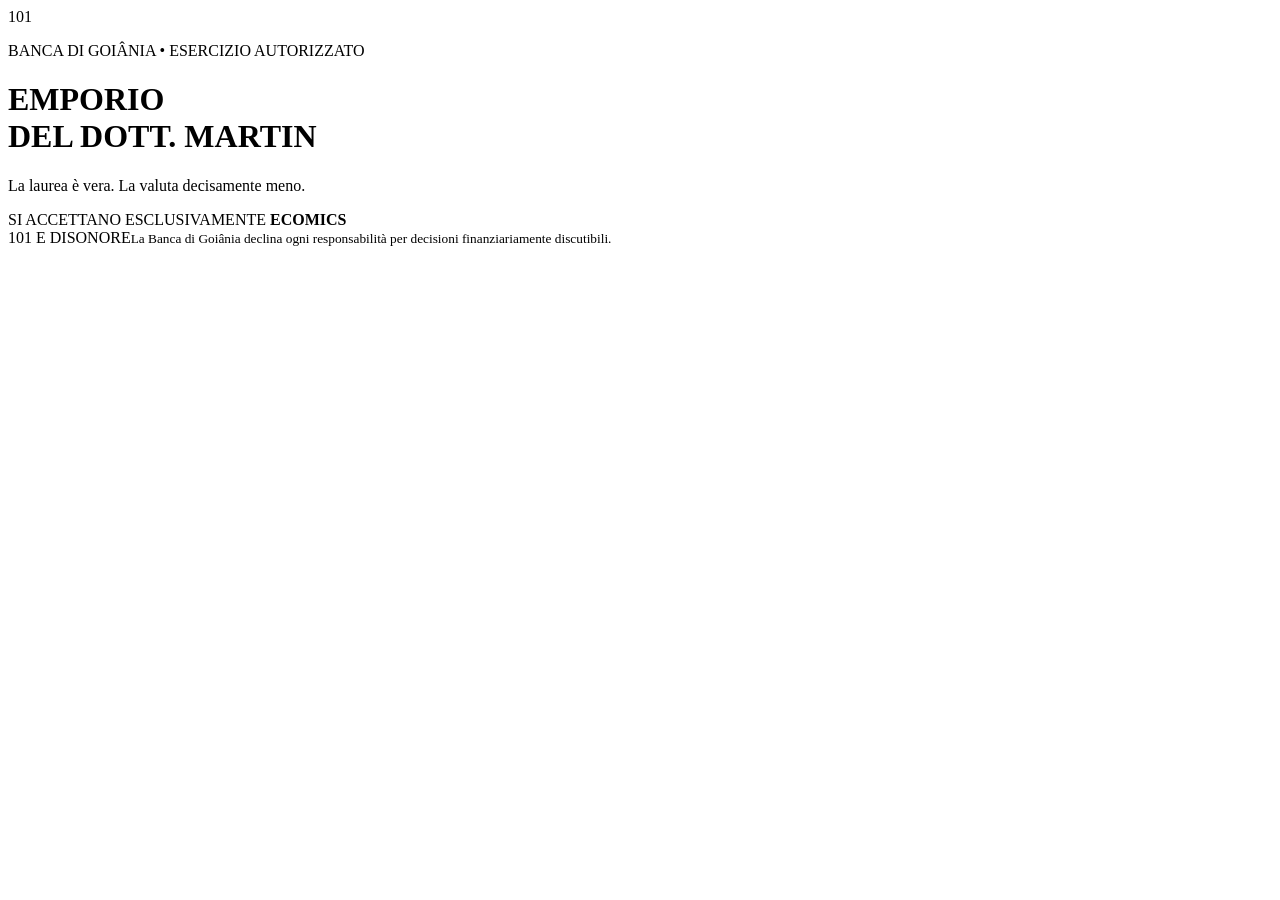
==== index.html @ 11b82959 "Add Emporio del Dott. Martin menu" ====
<!doctype html>
<html lang="it">
<head>
<meta charset="utf-8"><meta name="viewport" content="width=device-width,initial-scale=1">
<meta name="theme-color" content="#171210"><title>Emporio del Dott. Martin</title>
<link rel="stylesheet" href="style.css">
</head>
<body>
<header class="hero">
  <div class="seal">101</div>
  <p class="eyebrow">BANCA DI GOIÂNIA • ESERCIZIO AUTORIZZATO</p>
  <h1>EMPORIO<br><span>DEL DOTT. MARTIN</span></h1>
  <p class="subtitle">La laurea è vera. La valuta decisamente meno.</p>
  <div class="notice">SI ACCETTANO ESCLUSIVAMENTE <b>ECOMICS</b></div>
</header>
<main>
  <nav class="tabs" aria-label="Categorie"></nav>
  <section id="menu" aria-live="polite"></section>
</main>
<footer><span>101 E DISONORE</span><small>La Banca di Goiânia declina ogni responsabilità per decisioni finanziariamente discutibili.</small></footer>
<script src="menu.js"></script>
<script src="app.js"></script>
</body></html>
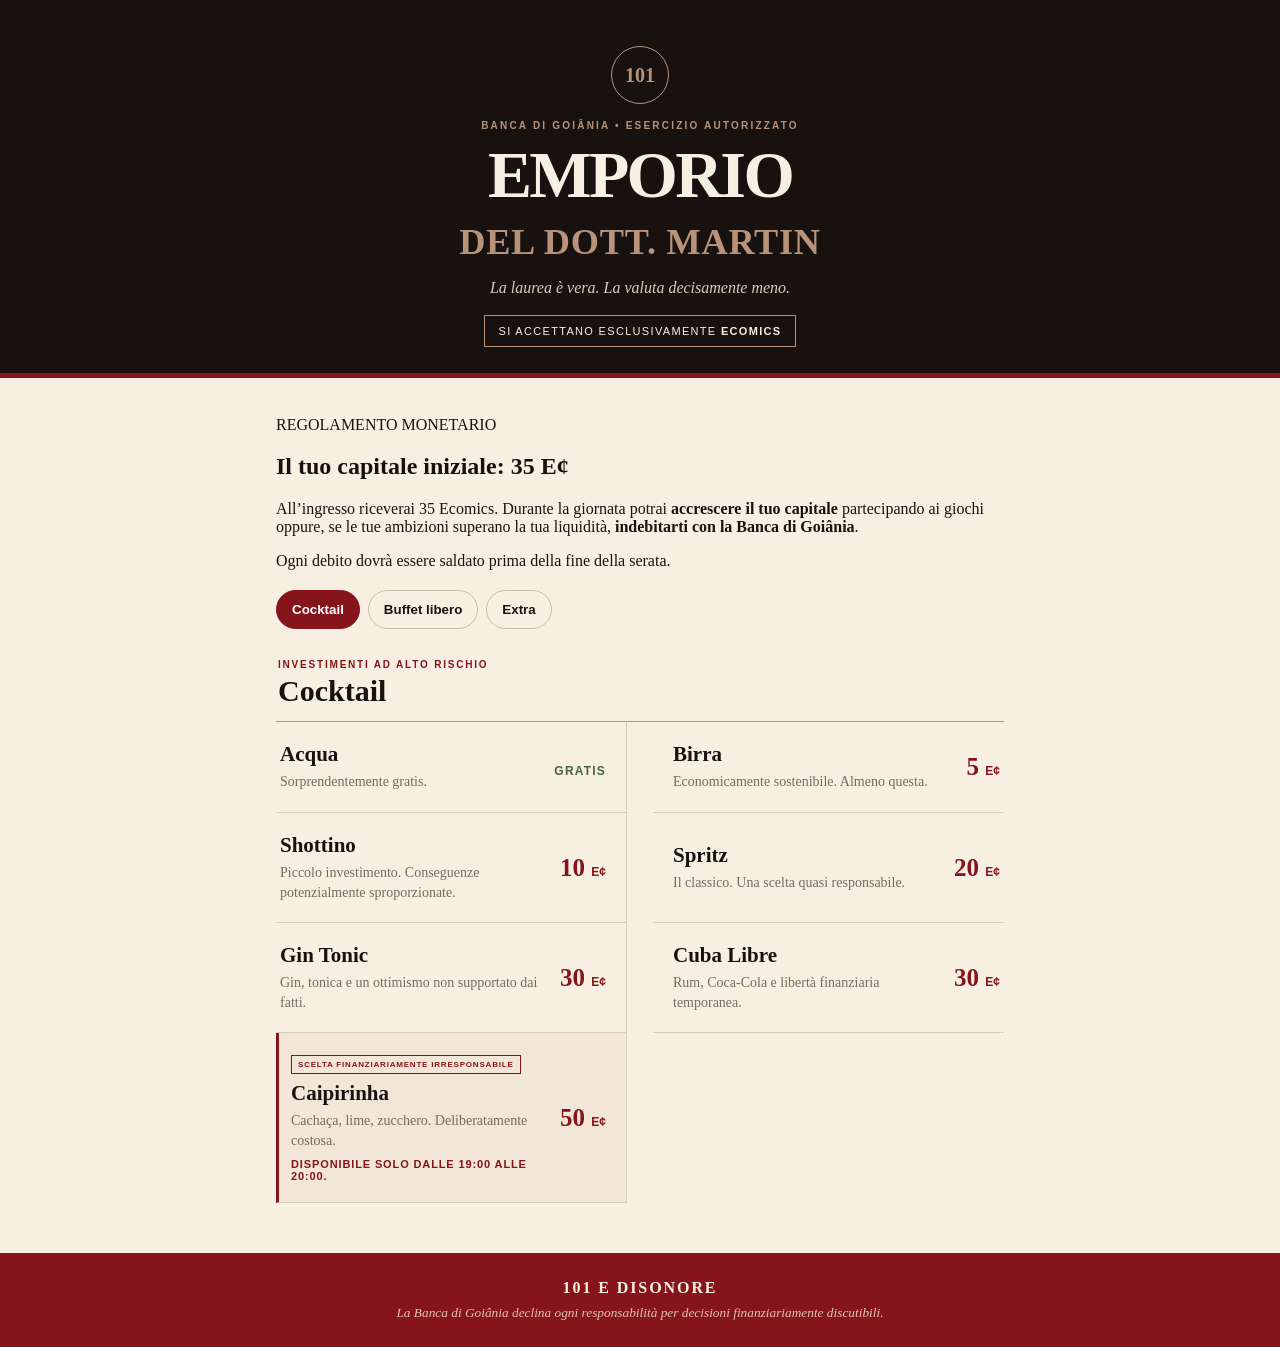
==== commit 467a80c7: "Add Ecomics economy rules" ====
--- a/index.html
+++ b/index.html
@@ -14,6 +14,12 @@
   <div class="notice">SI ACCETTANO ESCLUSIVAMENTE <b>ECOMICS</b></div>
 </header>
 <main>
+  <aside class="bank-rules">
+    <p class="bank-kicker">REGOLAMENTO MONETARIO</p>
+    <h2>Il tuo capitale iniziale: <strong>35 E¢</strong></h2>
+    <p>All’ingresso riceverai 35 Ecomics. Durante la giornata potrai <b>accrescere il tuo capitale</b> partecipando ai giochi oppure, se le tue ambizioni superano la tua liquidità, <b>indebitarti con la Banca di Goiânia</b>.</p>
+    <p class="debt-warning">Ogni debito dovrà essere saldato prima della fine della serata.</p>
+  </aside>
   <nav class="tabs" aria-label="Categorie"></nav>
   <section id="menu" aria-live="polite"></section>
 </main>
--- a/style.css
+++ b/style.css
@@ -0,0 +1,2 @@
+:root{--ink:#171210;--cream:#f7f0e2;--paper:#fffaf0;--wine:#86141b;--gold:#b89379;--muted:#766a61}*{box-sizing:border-box}body{margin:0;background:var(--cream);color:var(--ink);font-family:Georgia,"Times New Roman",serif}.hero{text-align:center;padding:46px 20px 26px;background:var(--ink);color:var(--cream);border-bottom:5px solid var(--wine)}.seal{margin:auto;width:58px;height:58px;border:1px solid var(--gold);border-radius:50%;display:grid;place-items:center;font-weight:700;font-size:20px;color:var(--gold)}.eyebrow{font:700 10px Arial,sans-serif;letter-spacing:.22em;margin:16px 0;color:var(--gold)}h1{font-size:clamp(36px,10vw,66px);line-height:.86;margin:0;letter-spacing:-.04em}h1 span{font-size:.55em;color:var(--gold);letter-spacing:.02em}.subtitle{font-style:italic;color:#d8cdbd;margin:18px 0}.notice{display:inline-block;border:1px solid var(--gold);padding:9px 14px;font:11px Arial,sans-serif;letter-spacing:.12em}main{max-width:760px;margin:auto;padding:22px 16px 50px}.tabs{display:flex;gap:8px;overflow:auto;padding:4px 0 18px}.tabs button{white-space:nowrap;border:1px solid #c9bbaa;background:transparent;padding:11px 15px;border-radius:999px;font-weight:700;color:var(--ink);cursor:pointer}.tabs button.active{background:var(--wine);color:#fff;border-color:var(--wine)}.section-head{border-bottom:1px solid var(--gold);padding:12px 2px 13px}.section-head p{margin:0;color:var(--wine);font:700 10px Arial,sans-serif;text-transform:uppercase;letter-spacing:.18em}.section-head h2{margin:4px 0 0;font-size:30px}.list{display:grid}.item{display:flex;align-items:center;gap:16px;padding:20px 4px;border-bottom:1px solid #d8cdbd}.copy{flex:1;min-width:0}.item h3{font-size:21px;margin:0 0 5px}.item p{margin:0;color:var(--muted);font-size:14px;line-height:1.4}.price{font-size:25px;font-weight:700;color:var(--wine);white-space:nowrap}.price small{font:700 12px Arial,sans-serif}.free{font:700 12px Arial,sans-serif;letter-spacing:.1em;color:#486143}.badge{display:inline-block;margin-bottom:7px;color:var(--wine);font:700 8px Arial,sans-serif;letter-spacing:.1em;border:1px solid var(--wine);padding:4px 6px}.premium{background:rgba(134,20,27,.045);padding-left:12px;padding-right:12px;border-left:3px solid var(--wine)}footer{text-align:center;background:var(--wine);color:var(--cream);padding:26px 18px}footer span{display:block;font-weight:700;letter-spacing:.12em}footer small{display:block;max-width:500px;margin:8px auto 0;opacity:.8;font-style:italic}@media(min-width:650px){.list{grid-template-columns:1fr 1fr;column-gap:26px}.item:nth-child(odd){border-right:1px solid #d8cdbd;padding-right:20px}.item:nth-child(even){padding-left:20px}.premium{border-left:3px solid var(--wine)!important}}
+.availability{margin-top:8px!important;color:var(--wine)!important;font:700 11px Arial,sans-serif!important;text-transform:uppercase;letter-spacing:.08em}
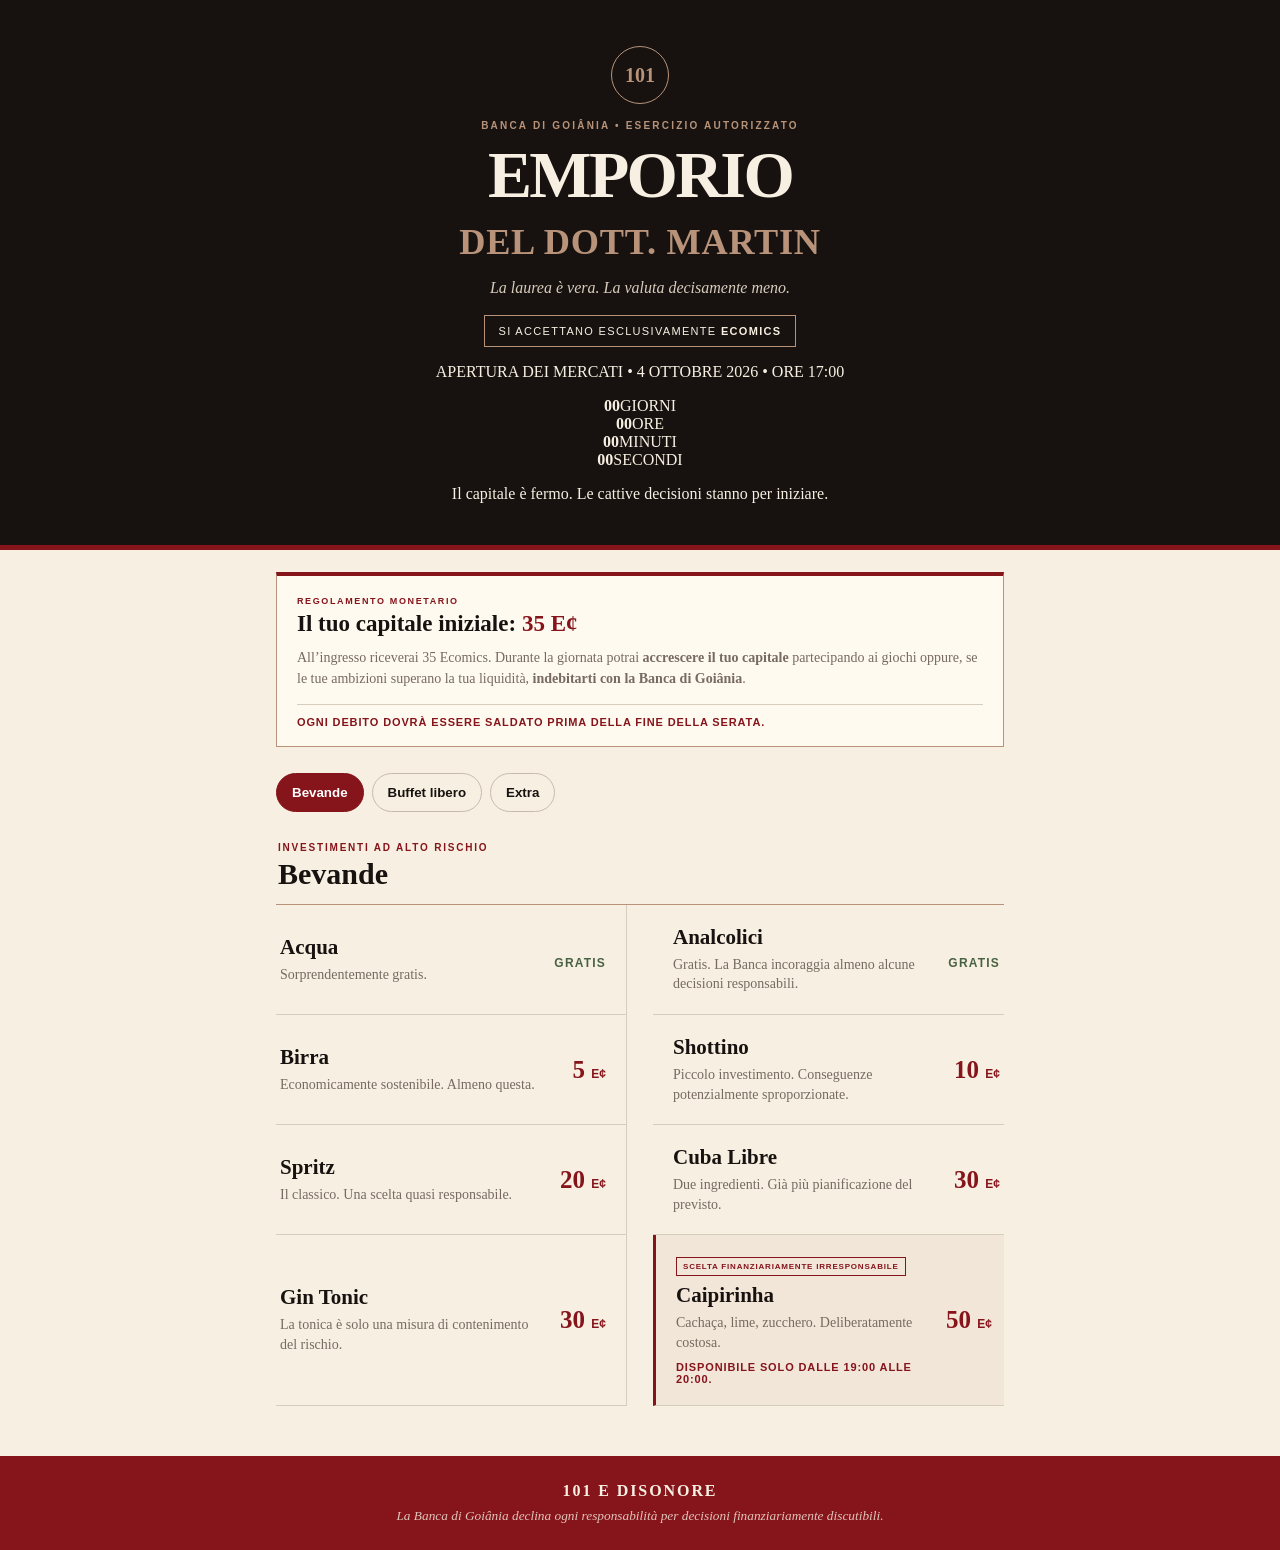
==== commit 3b1f7186: "Add party countdown to menu" ====
--- a/index.html
+++ b/index.html
@@ -12,6 +12,16 @@
   <h1>EMPORIO<br><span>DEL DOTT. MARTIN</span></h1>
   <p class="subtitle">La laurea è vera. La valuta decisamente meno.</p>
   <div class="notice">SI ACCETTANO ESCLUSIVAMENTE <b>ECOMICS</b></div>
+  <section class="countdown" aria-label="Conto alla rovescia per la festa">
+    <p class="countdown-kicker">APERTURA DEI MERCATI • 4 OTTOBRE 2026 • ORE 17:00</p>
+    <div class="countdown-grid" id="countdown">
+      <div><strong id="cd-days">00</strong><span>GIORNI</span></div>
+      <div><strong id="cd-hours">00</strong><span>ORE</span></div>
+      <div><strong id="cd-minutes">00</strong><span>MINUTI</span></div>
+      <div><strong id="cd-seconds">00</strong><span>SECONDI</span></div>
+    </div>
+    <p class="countdown-note" id="countdown-note">Il capitale è fermo. Le cattive decisioni stanno per iniziare.</p>
+  </section>
 </header>
 <main>
   <aside class="bank-rules">
--- a/style.css
+++ b/style.css
@@ -1,2 +1,10 @@
 :root{--ink:#171210;--cream:#f7f0e2;--paper:#fffaf0;--wine:#86141b;--gold:#b89379;--muted:#766a61}*{box-sizing:border-box}body{margin:0;background:var(--cream);color:var(--ink);font-family:Georgia,"Times New Roman",serif}.hero{text-align:center;padding:46px 20px 26px;background:var(--ink);color:var(--cream);border-bottom:5px solid var(--wine)}.seal{margin:auto;width:58px;height:58px;border:1px solid var(--gold);border-radius:50%;display:grid;place-items:center;font-weight:700;font-size:20px;color:var(--gold)}.eyebrow{font:700 10px Arial,sans-serif;letter-spacing:.22em;margin:16px 0;color:var(--gold)}h1{font-size:clamp(36px,10vw,66px);line-height:.86;margin:0;letter-spacing:-.04em}h1 span{font-size:.55em;color:var(--gold);letter-spacing:.02em}.subtitle{font-style:italic;color:#d8cdbd;margin:18px 0}.notice{display:inline-block;border:1px solid var(--gold);padding:9px 14px;font:11px Arial,sans-serif;letter-spacing:.12em}main{max-width:760px;margin:auto;padding:22px 16px 50px}.tabs{display:flex;gap:8px;overflow:auto;padding:4px 0 18px}.tabs button{white-space:nowrap;border:1px solid #c9bbaa;background:transparent;padding:11px 15px;border-radius:999px;font-weight:700;color:var(--ink);cursor:pointer}.tabs button.active{background:var(--wine);color:#fff;border-color:var(--wine)}.section-head{border-bottom:1px solid var(--gold);padding:12px 2px 13px}.section-head p{margin:0;color:var(--wine);font:700 10px Arial,sans-serif;text-transform:uppercase;letter-spacing:.18em}.section-head h2{margin:4px 0 0;font-size:30px}.list{display:grid}.item{display:flex;align-items:center;gap:16px;padding:20px 4px;border-bottom:1px solid #d8cdbd}.copy{flex:1;min-width:0}.item h3{font-size:21px;margin:0 0 5px}.item p{margin:0;color:var(--muted);font-size:14px;line-height:1.4}.price{font-size:25px;font-weight:700;color:var(--wine);white-space:nowrap}.price small{font:700 12px Arial,sans-serif}.free{font:700 12px Arial,sans-serif;letter-spacing:.1em;color:#486143}.badge{display:inline-block;margin-bottom:7px;color:var(--wine);font:700 8px Arial,sans-serif;letter-spacing:.1em;border:1px solid var(--wine);padding:4px 6px}.premium{background:rgba(134,20,27,.045);padding-left:12px;padding-right:12px;border-left:3px solid var(--wine)}footer{text-align:center;background:var(--wine);color:var(--cream);padding:26px 18px}footer span{display:block;font-weight:700;letter-spacing:.12em}footer small{display:block;max-width:500px;margin:8px auto 0;opacity:.8;font-style:italic}@media(min-width:650px){.list{grid-template-columns:1fr 1fr;column-gap:26px}.item:nth-child(odd){border-right:1px solid #d8cdbd;padding-right:20px}.item:nth-child(even){padding-left:20px}.premium{border-left:3px solid var(--wine)!important}}
 .availability{margin-top:8px!important;color:var(--wine)!important;font:700 11px Arial,sans-serif!important;text-transform:uppercase;letter-spacing:.08em}
+
+
+.bank-rules{margin:0 0 22px;padding:20px 20px 18px;border:1px solid var(--gold);border-top:4px solid var(--wine);background:var(--paper)}
+.bank-kicker{margin:0 0 5px;color:var(--wine);font:700 9px Arial,sans-serif;letter-spacing:.18em}
+.bank-rules h2{margin:0 0 10px;font-size:23px}
+.bank-rules h2 strong{color:var(--wine)}
+.bank-rules>p:not(.bank-kicker):not(.debt-warning){margin:0;color:var(--muted);font-size:14px;line-height:1.55}
+.debt-warning{margin:14px 0 0;padding-top:11px;border-top:1px solid #d8cdbd;color:var(--wine);font:700 11px Arial,sans-serif;text-transform:uppercase;letter-spacing:.08em}
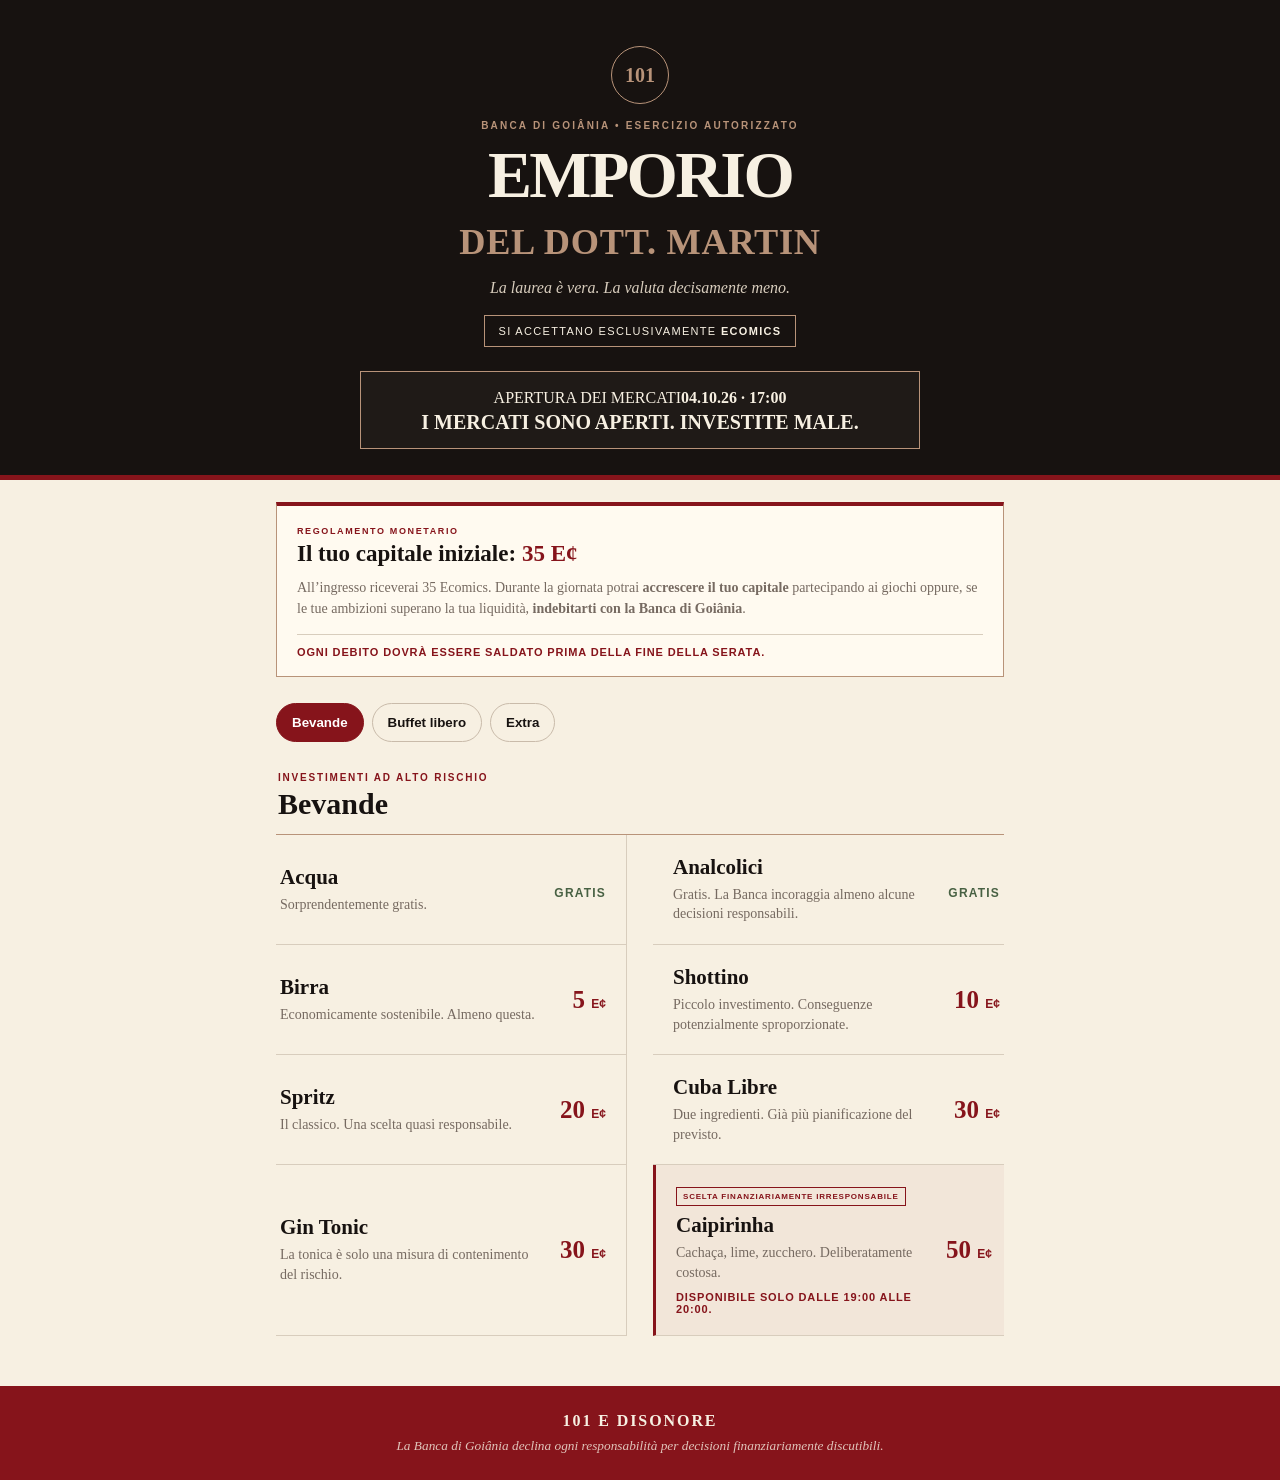
==== commit fdc34cbd: "Redesign countdown card" ====
--- a/index.html
+++ b/index.html
@@ -13,13 +13,15 @@
   <p class="subtitle">La laurea è vera. La valuta decisamente meno.</p>
   <div class="notice">SI ACCETTANO ESCLUSIVAMENTE <b>ECOMICS</b></div>
   <section class="countdown" aria-label="Conto alla rovescia per la festa">
-    <p class="countdown-kicker">APERTURA DEI MERCATI • 4 OTTOBRE 2026 • ORE 17:00</p>
+    <div class="countdown-topline"><span>APERTURA DEI MERCATI</span><b>04.10.26 · 17:00</b></div>
     <div class="countdown-grid" id="countdown">
-      <div><strong id="cd-days">00</strong><span>GIORNI</span></div>
-      <div><strong id="cd-hours">00</strong><span>ORE</span></div>
-      <div><strong id="cd-minutes">00</strong><span>MINUTI</span></div>
-      <div><strong id="cd-seconds">00</strong><span>SECONDI</span></div>
+      <div><strong id="cd-hours">--</strong><span>ORE</span></div>
+      <i>:</i>
+      <div><strong id="cd-minutes">--</strong><span>MIN</span></div>
+      <i>:</i>
+      <div><strong id="cd-seconds">--</strong><span>SEC</span></div>
     </div>
+    <div class="countdown-divider"></div>
     <p class="countdown-note" id="countdown-note">Il capitale è fermo. Le cattive decisioni stanno per iniziare.</p>
   </section>
 </header>
--- a/style.css
+++ b/style.css
@@ -8,3 +8,14 @@
 .bank-rules h2 strong{color:var(--wine)}
 .bank-rules>p:not(.bank-kicker):not(.debt-warning){margin:0;color:var(--muted);font-size:14px;line-height:1.55}
 .debt-warning{margin:14px 0 0;padding-top:11px;border-top:1px solid #d8cdbd;color:var(--wine);font:700 11px Arial,sans-serif;text-transform:uppercase;letter-spacing:.08em}
+
+.countdown{max-width:560px;margin:24px auto 0;padding:17px 16px 14px;border:1px solid var(--gold);background:rgba(247,240,226,.035)}
+.countdown-kicker{margin:0 0 12px;color:var(--gold);font:700 9px Arial,sans-serif;letter-spacing:.16em}
+.countdown-grid{display:grid;grid-template-columns:repeat(4,1fr);gap:7px}
+.countdown-grid>div{padding:10px 4px 8px;border:1px solid rgba(184,147,121,.42);background:rgba(255,250,240,.04)}
+.countdown-grid strong{display:block;color:var(--cream);font-size:clamp(24px,7vw,38px);line-height:1;font-variant-numeric:tabular-nums}
+.countdown-grid span{display:block;margin-top:6px;color:var(--gold);font:700 8px Arial,sans-serif;letter-spacing:.12em}
+.countdown-note{margin:12px 0 0;color:#d8cdbd;font-style:italic;font-size:13px}
+.countdown.started .countdown-grid{display:none}
+.countdown.started .countdown-note{margin:4px 0 0;color:var(--cream);font-size:20px;font-weight:700;font-style:normal}
+@media(max-width:420px){.countdown{padding-left:10px;padding-right:10px}.countdown-grid{gap:4px}.countdown-grid span{font-size:7px;letter-spacing:.06em}}
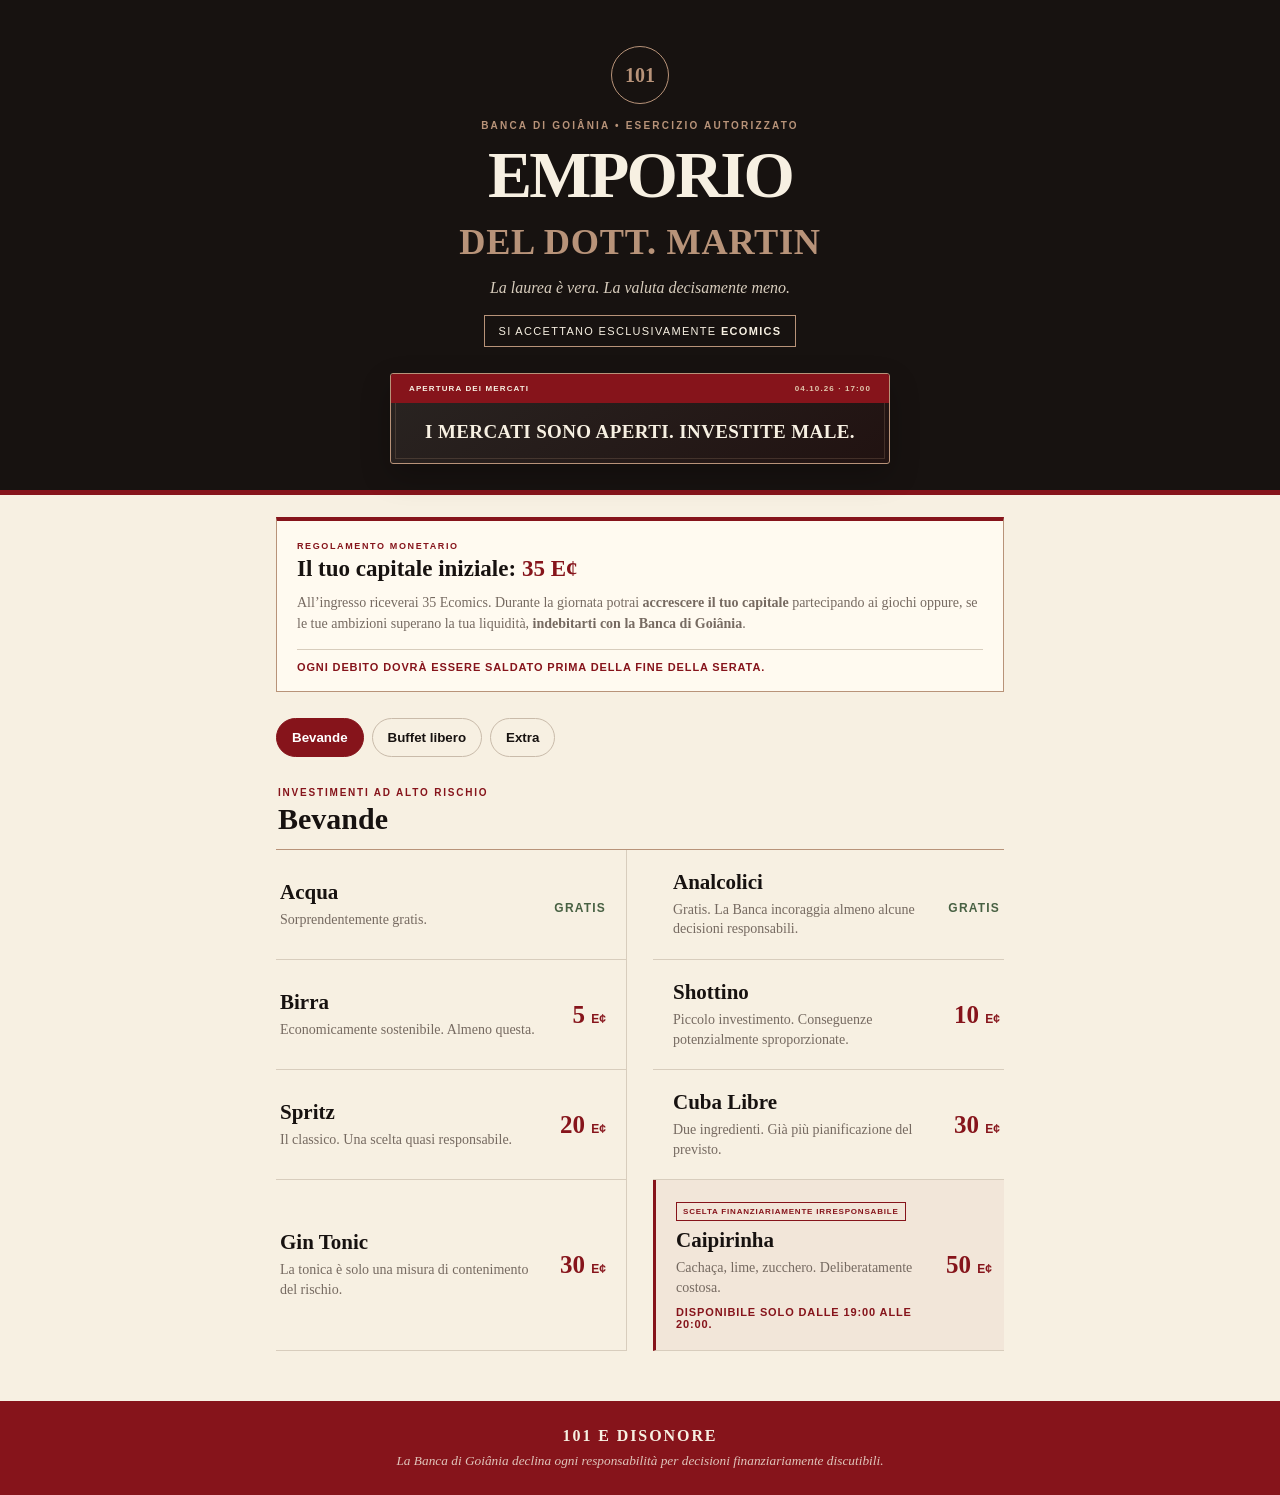
==== commit 15fb59c1: "Bust cache for countdown assets" ====
--- a/index.html
+++ b/index.html
@@ -3,7 +3,7 @@
 <head>
 <meta charset="utf-8"><meta name="viewport" content="width=device-width,initial-scale=1">
 <meta name="theme-color" content="#171210"><title>Emporio del Dott. Martin</title>
-<link rel="stylesheet" href="style.css">
+<link rel="stylesheet" href="style.css?v=20261003-2328">
 </head>
 <body>
 <header class="hero">
@@ -36,6 +36,6 @@
   <section id="menu" aria-live="polite"></section>
 </main>
 <footer><span>101 E DISONORE</span><small>La Banca di Goiânia declina ogni responsabilità per decisioni finanziariamente discutibili.</small></footer>
-<script src="menu.js"></script>
-<script src="app.js"></script>
+<script src="menu.js?v=20261003-2328"></script>
+<script src="app.js?v=20261003-2328"></script>
 </body></html>
--- a/style.css
+++ b/style.css
@@ -9,13 +9,18 @@
 .bank-rules>p:not(.bank-kicker):not(.debt-warning){margin:0;color:var(--muted);font-size:14px;line-height:1.55}
 .debt-warning{margin:14px 0 0;padding-top:11px;border-top:1px solid #d8cdbd;color:var(--wine);font:700 11px Arial,sans-serif;text-transform:uppercase;letter-spacing:.08em}
 
-.countdown{max-width:560px;margin:24px auto 0;padding:17px 16px 14px;border:1px solid var(--gold);background:rgba(247,240,226,.035)}
-.countdown-kicker{margin:0 0 12px;color:var(--gold);font:700 9px Arial,sans-serif;letter-spacing:.16em}
-.countdown-grid{display:grid;grid-template-columns:repeat(4,1fr);gap:7px}
-.countdown-grid>div{padding:10px 4px 8px;border:1px solid rgba(184,147,121,.42);background:rgba(255,250,240,.04)}
-.countdown-grid strong{display:block;color:var(--cream);font-size:clamp(24px,7vw,38px);line-height:1;font-variant-numeric:tabular-nums}
-.countdown-grid span{display:block;margin-top:6px;color:var(--gold);font:700 8px Arial,sans-serif;letter-spacing:.12em}
-.countdown-note{margin:12px 0 0;color:#d8cdbd;font-style:italic;font-size:13px}
-.countdown.started .countdown-grid{display:none}
-.countdown.started .countdown-note{margin:4px 0 0;color:var(--cream);font-size:20px;font-weight:700;font-style:normal}
-@media(max-width:420px){.countdown{padding-left:10px;padding-right:10px}.countdown-grid{gap:4px}.countdown-grid span{font-size:7px;letter-spacing:.06em}}
+.countdown{position:relative;max-width:500px;margin:26px auto 0;padding:0 18px 15px;border:1px solid var(--gold);border-radius:3px;background:linear-gradient(145deg,rgba(255,250,240,.08),rgba(134,20,27,.09));box-shadow:0 12px 30px rgba(0,0,0,.22);overflow:hidden}
+.countdown:before{content:"";position:absolute;inset:4px;border:1px solid rgba(184,147,121,.22);pointer-events:none}
+.countdown-topline{position:relative;display:flex;justify-content:space-between;gap:12px;margin:0 -18px 15px;padding:10px 18px;background:var(--wine);color:var(--cream);font:700 8px Arial,sans-serif;letter-spacing:.14em}
+.countdown-topline b{color:#e0c7ad;white-space:nowrap}
+.countdown-grid{position:relative;display:grid;grid-template-columns:1fr auto 1fr auto 1fr;align-items:center;max-width:360px;margin:auto}
+.countdown-grid>div{padding:4px 2px}
+.countdown-grid strong{display:block;color:var(--cream);font-size:clamp(34px,10vw,50px);line-height:.95;font-variant-numeric:tabular-nums;letter-spacing:-.04em;text-shadow:0 2px 12px rgba(0,0,0,.25)}
+.countdown-grid span{display:block;margin-top:7px;color:var(--gold);font:700 8px Arial,sans-serif;letter-spacing:.18em}
+.countdown-grid i{align-self:start;margin-top:4px;color:var(--wine);font:normal 700 32px Georgia,serif}
+.countdown-divider{width:44px;height:1px;margin:14px auto 10px;background:var(--gold)}
+.countdown-note{position:relative;margin:0;color:#d8cdbd;font-style:italic;font-size:12px}
+.countdown.started{padding-top:0}
+.countdown.started .countdown-grid,.countdown.started .countdown-divider{display:none}
+.countdown.started .countdown-note{margin:18px 0 5px;color:var(--cream);font-size:19px;font-weight:700;font-style:normal;letter-spacing:.02em}
+@media(max-width:420px){.countdown{padding-left:12px;padding-right:12px}.countdown-topline{margin-left:-12px;margin-right:-12px;padding-left:12px;padding-right:12px}.countdown-grid i{font-size:26px}.countdown-topline{letter-spacing:.08em}}
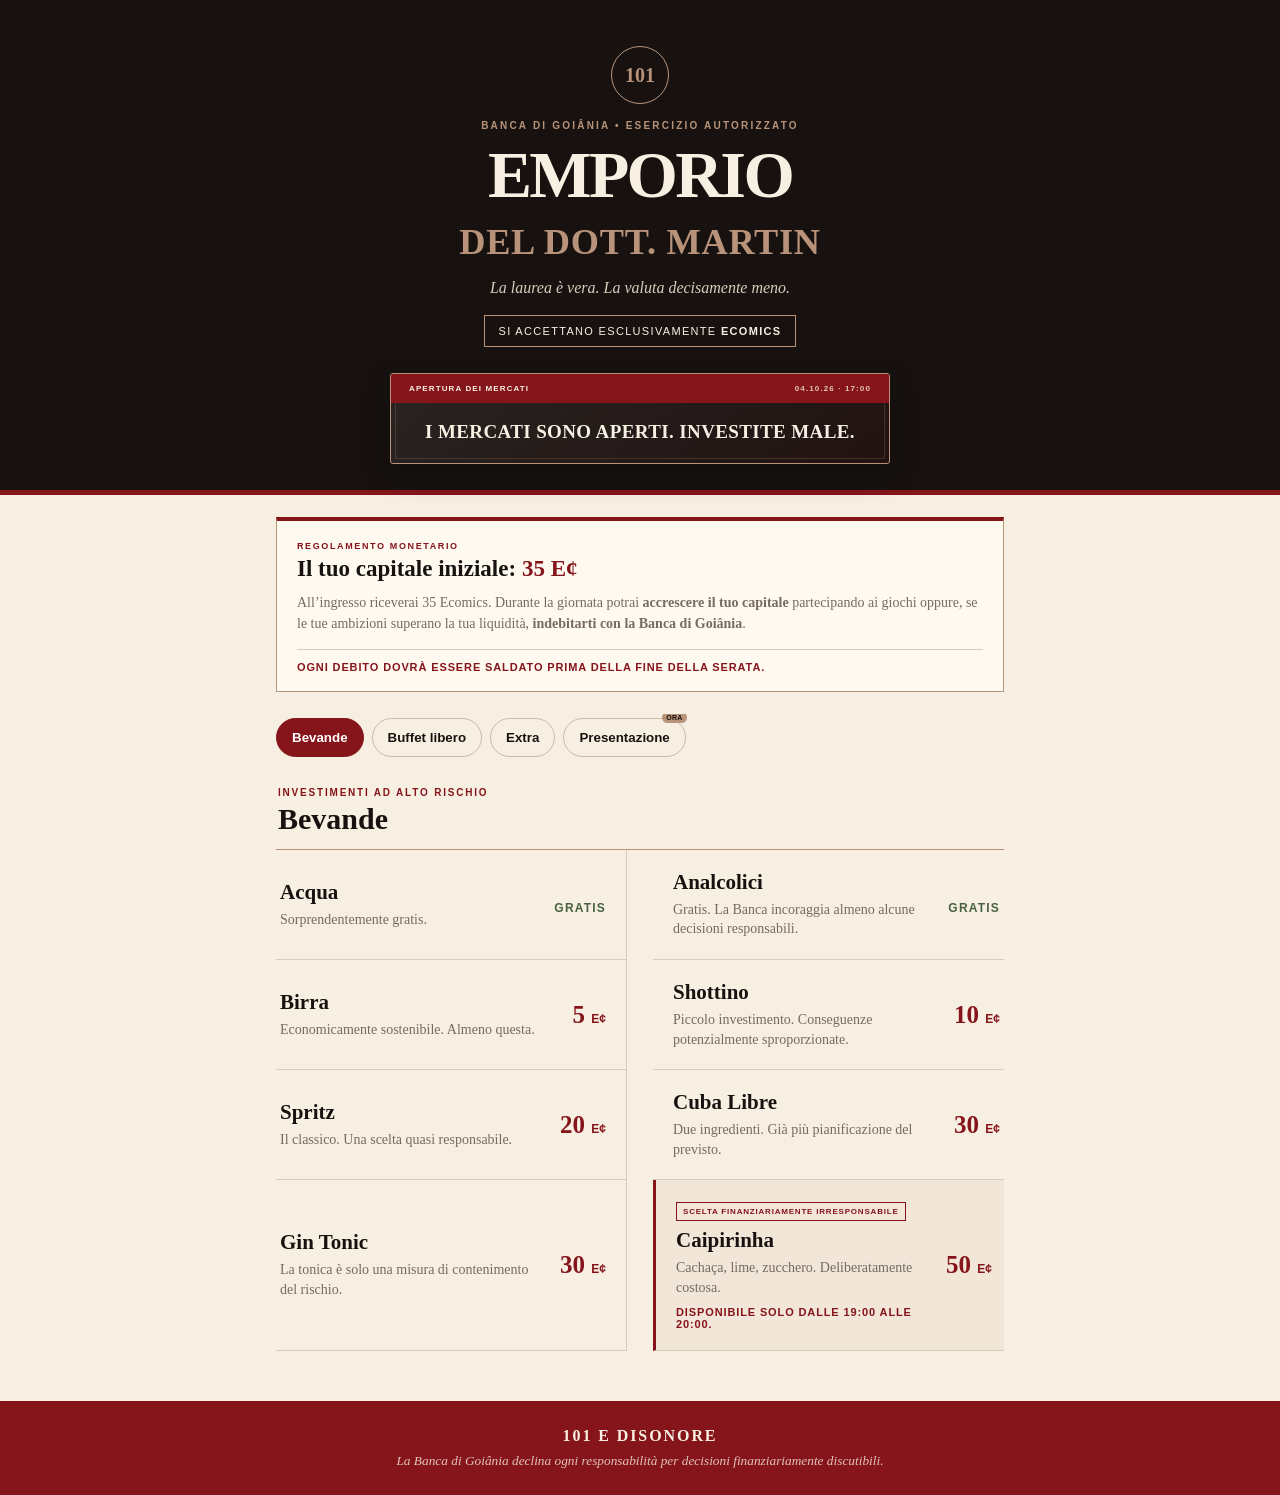
==== commit f3d6a897: "Bust cache for presentation launch" ====
--- a/index.html
+++ b/index.html
@@ -3,7 +3,7 @@
 <head>
 <meta charset="utf-8"><meta name="viewport" content="width=device-width,initial-scale=1">
 <meta name="theme-color" content="#171210"><title>Emporio del Dott. Martin</title>
-<link rel="stylesheet" href="style.css?v=20261003-2328">
+<link rel="stylesheet" href="style.css?v=20261004-pres">
 </head>
 <body>
 <header class="hero">
@@ -37,5 +37,5 @@
 </main>
 <footer><span>101 E DISONORE</span><small>La Banca di Goiânia declina ogni responsabilità per decisioni finanziariamente discutibili.</small></footer>
 <script src="menu.js?v=20261003-2328"></script>
-<script src="app.js?v=20261003-2328"></script>
+<script src="app.js?v=20261004-pres"></script>
 </body></html>
--- a/style.css
+++ b/style.css
@@ -24,3 +24,11 @@
 .countdown.started .countdown-grid,.countdown.started .countdown-divider{display:none}
 .countdown.started .countdown-note{margin:18px 0 5px;color:var(--cream);font-size:19px;font-weight:700;font-style:normal;letter-spacing:.02em}
 @media(max-width:420px){.countdown{padding-left:12px;padding-right:12px}.countdown-topline{margin-left:-12px;margin-right:-12px;padding-left:12px;padding-right:12px}.countdown-grid i{font-size:26px}.countdown-topline{letter-spacing:.08em}}
+
+.tabs .presentation-tab{position:relative}
+.tabs .presentation-tab:after{content:"ORA";position:absolute;right:-2px;top:-7px;background:var(--gold);color:var(--ink);font:700 7px Arial,sans-serif;padding:2px 4px;border-radius:8px;letter-spacing:.05em}
+.presentation-launch{background:var(--paper);border:1px solid var(--gold);border-top:4px solid var(--wine);padding:18px 16px;box-shadow:0 8px 22px rgba(23,18,16,.08)}
+.presentation-launch .kicker{margin:0;color:var(--wine);font:700 9px Arial,sans-serif;letter-spacing:.18em}
+.presentation-launch h2{margin:5px 0 4px;font-size:30px}
+.presentation-launch p{margin:0 0 16px;color:var(--muted);font-size:14px;font-style:italic}
+.presentation-launch a{display:block;text-align:center;text-decoration:none;background:var(--wine);color:#fff;border:1px solid var(--wine);padding:13px 14px;font:700 10px Arial,sans-serif;letter-spacing:.12em}
